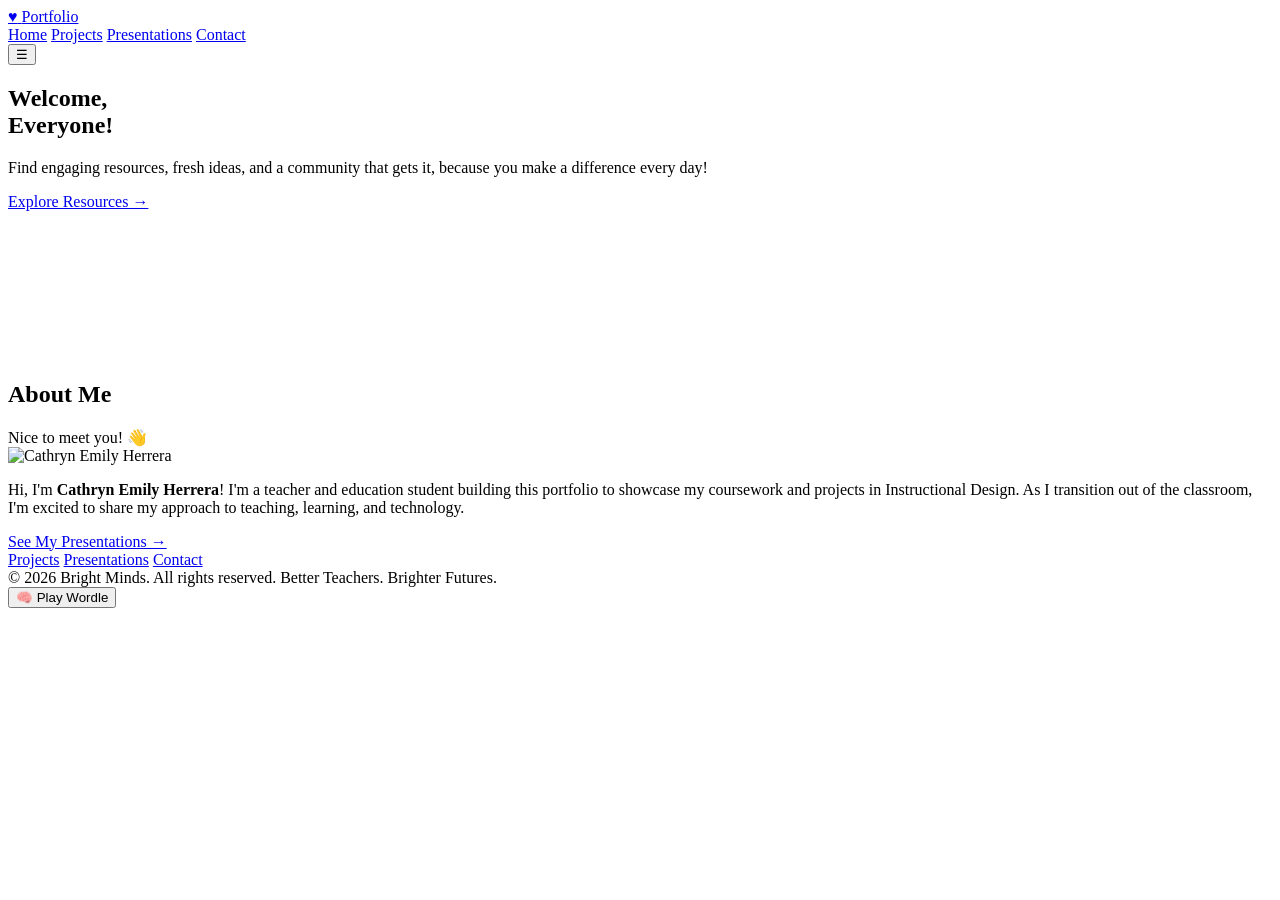
==== index.html @ 8beb7bbc "Add files via upload" ====
<!DOCTYPE html>
<html lang="en">
<head>
<meta charset="UTF-8">
<meta name="viewport" content="width=device-width, initial-scale=1.0">
<title>Bright Minds</title>
<meta name="description" content="Bright Minds gives teachers ready-to-use lesson plans, creative classroom ideas, printables, and a supportive community, because you make a difference every day.">
<link rel="icon" href="data:image/svg+xml,<svg xmlns=%22http://www.w3.org/2000/svg%22 viewBox=%220 0 100 100%22><text y=%22.9em%22 font-size=%2290%22>💛</text></svg>">
<link rel="stylesheet" href="css/style.css">
</head>
<body>

<header class="site-header">
  <div class="container">
    <a href="index.html" class="logo">
      <span class="heart">♥</span>
      <span class="logo-text">Portfolio</span>
    </a>
    <nav class="main-nav" id="main-nav">
      <a href="index.html" class="active">Home</a>
      <a href="resources.html">Projects</a>
      <a href="about.html">Presentations</a>
      <a href="contact.html">Contact</a>
    </nav>
    <div class="header-actions">
      <button class="nav-toggle" aria-label="Toggle menu" aria-expanded="false">&#9776;</button>
    </div>
  </div>
</header>

<section class="hero">
  <div class="blob blob-1"></div>
  <div class="blob blob-2"></div>
  <div class="container">
    <div class="hero-copy">
      <h1>Welcome,<br><span class="accent-multi">Everyone!</span></h1>
      <p class="desc">Find engaging resources, fresh ideas, and a community that gets it, because you make a difference every day!</p>
      <a href="resources.html" class="btn btn-primary">Explore Resources &rarr;</a>
    </div>
    <div class="hero-art">
      <iframe src="https://drive.google.com/file/d/1__AjPXxAZI9XdwI3EdQu85BcZiwXp3zZ/preview" title="Teaching demo" style="width:100%;height:100%;border:none;display:block;" allow="autoplay" allowfullscreen></iframe>
    </div>
  </div>
</section>

<section class="section">
  <div class="container">
    <div class="section-head">
      <h2>About Me</h2>
      <span class="note">Nice to meet you! &#128075;</span>
    </div>
    <div class="creator-card">
      <div class="creator-avatar creator-avatar-photo"><img src="images/creator-photo.jpg" alt="Cathryn Emily Herrera"></div>
      <div>
        <p style="margin-bottom:16px;">Hi, I'm <strong>Cathryn Emily Herrera</strong>! I'm a teacher and education student building this portfolio to showcase my coursework and projects in Instructional Design. As I transition out of the classroom, I'm excited to share my approach to teaching, learning, and technology.</p>
        <a href="about.html" class="btn btn-secondary">See My Presentations &rarr;</a>
      </div>
    </div>
  </div>
</section>

<footer class="site-footer">
  <div class="container">
    <div class="footer-top">
      <nav class="footer-nav">
        <a href="resources.html">Projects</a>
        <a href="about.html">Presentations</a>
        <a href="contact.html">Contact</a>
      </nav>
    </div>
    <div class="footer-bottom">
      <span>&copy; 2026 Bright Minds. All rights reserved.</span>
      <span>Better Teachers. Brighter Futures.</span>
    </div>
  </div>
</footer>

<div class="wordle-modal" id="wordleModal" hidden>
  <div class="wordle-modal-backdrop" data-wordle-close></div>
  <div class="wordle-modal-panel" role="dialog" aria-modal="true" aria-labelledby="wordleTitle">
    <button class="wordle-modal-close" type="button" data-wordle-close aria-label="Close">&times;</button>

    <div class="wordle-intro" id="wordleIntro">
      <div class="wordle-intro-icon">&#129504;</div>
      <h3 id="wordleTitle">Take a Quick Brain Break!</h3>
      <p>Fancy a round of Wordle while you're here? Guess the 5-letter word (education edition) in 6 tries.</p>
      <div class="wordle-intro-actions">
        <button type="button" class="btn btn-primary" id="wordlePlayBtn">Let's Play! &rarr;</button>
        <button type="button" class="btn btn-outline" id="wordleSkipBtn">No Thanks</button>
      </div>
    </div>

    <div class="wordle-game" id="wordleGame" hidden>
      <h3>Word Break &#128218;</h3>
      <p class="wordle-message" id="wordleMessage">Guess the 5-letter word in 6 tries!</p>
      <div class="wordle-board" id="wordleBoard"></div>
      <div class="wordle-keyboard" id="wordleKeyboard"></div>
      <button type="button" class="btn btn-secondary wordle-again-btn" id="wordleAgainBtn" hidden>Play Again &rarr;</button>
    </div>
  </div>
</div>

<button type="button" class="wordle-fab" id="wordleFab" aria-label="Play Wordle">
  <span aria-hidden="true">&#129504;</span> Play Wordle
</button>

<script src="js/script.js"></script>
</body>
</html>
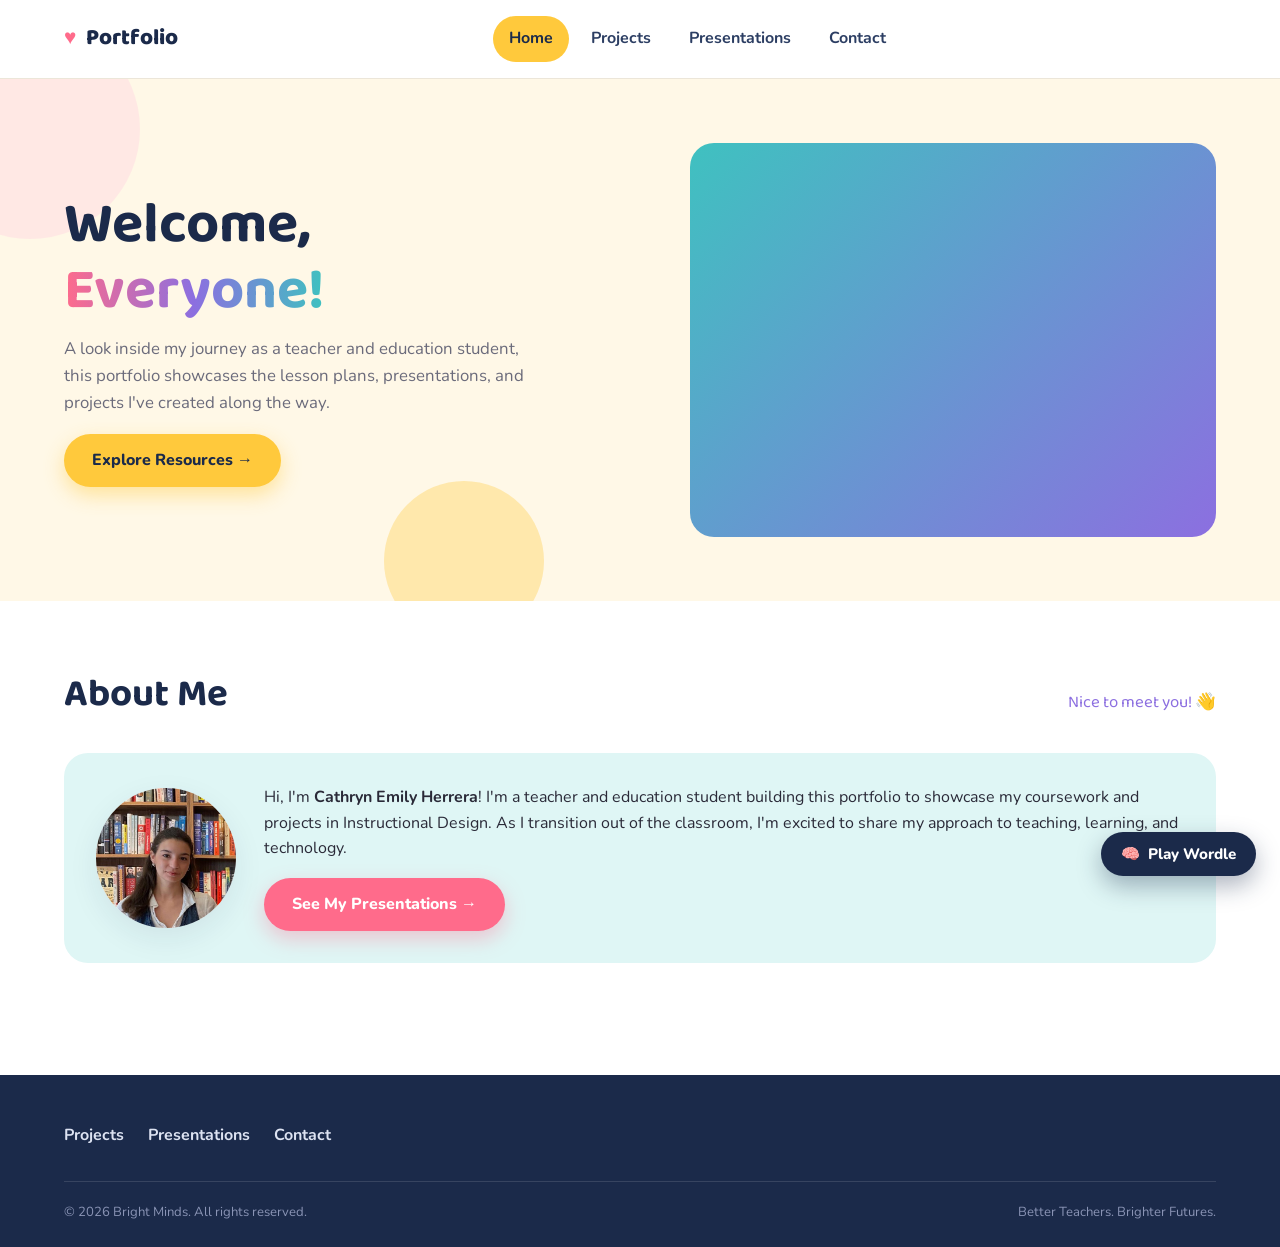
==== commit 54acadde: "Add files via upload" ====
--- a/index.html
+++ b/index.html
@@ -34,7 +34,7 @@
   <div class="container">
     <div class="hero-copy">
       <h1>Welcome,<br><span class="accent-multi">Everyone!</span></h1>
-      <p class="desc">Find engaging resources, fresh ideas, and a community that gets it, because you make a difference every day!</p>
+      <p class="desc">A look inside my journey as a teacher and education student, this portfolio showcases the lesson plans, presentations, and projects I've created along the way.</p>
       <a href="resources.html" class="btn btn-primary">Explore Resources &rarr;</a>
     </div>
     <div class="hero-art">
--- a/css/style.css
+++ b/css/style.css
@@ -0,0 +1,1011 @@
+/* ==========================================================================
+   Bright Minds - shared stylesheet
+   ========================================================================== */
+
+@import url('https://fonts.googleapis.com/css2?family=Baloo+2:wght@500;600;700;800&family=Nunito:wght@400;600;700;800&display=swap');
+
+:root {
+  --cream: #FFF8E7;
+  --navy: #1B2A4A;
+  --navy-soft: #2C3E63;
+  --yellow: #FFC93C;
+  --yellow-dark: #F5B400;
+  --pink: #FF6B8B;
+  --pink-soft: #FFD9E2;
+  --teal: #3FC1C0;
+  --teal-soft: #DFF6F5;
+  --purple: #8C6FE0;
+  --purple-soft: #EDE7FC;
+  --green: #4CAF7D;
+  --green-soft: #E1F5EA;
+  --white: #FFFFFF;
+  --ink: #2A2A38;
+  --ink-light: #6B6B7B;
+  --border: #ECE6D9;
+  --shadow: 0 10px 30px rgba(27, 42, 74, 0.08);
+  --radius-lg: 24px;
+  --radius-md: 16px;
+  --radius-sm: 10px;
+  --max-width: 1200px;
+}
+
+* { box-sizing: border-box; }
+
+html { scroll-behavior: smooth; }
+
+body {
+  margin: 0;
+  font-family: 'Nunito', sans-serif;
+  color: var(--ink);
+  background: var(--white);
+  line-height: 1.6;
+  -webkit-font-smoothing: antialiased;
+}
+
+h1, h2, h3, h4 {
+  font-family: 'Baloo 2', cursive;
+  color: var(--navy);
+  line-height: 1.15;
+  margin: 0 0 0.5em;
+}
+
+p { margin: 0 0 1em; }
+
+a { color: inherit; text-decoration: none; }
+
+img { max-width: 100%; display: block; }
+
+.container {
+  width: 100%;
+  max-width: var(--max-width);
+  margin: 0 auto;
+  padding: 0 24px;
+}
+
+.btn {
+  display: inline-flex;
+  align-items: center;
+  gap: 8px;
+  font-family: 'Nunito', sans-serif;
+  font-weight: 800;
+  font-size: 1rem;
+  padding: 14px 28px;
+  border-radius: 999px;
+  border: none;
+  cursor: pointer;
+  transition: transform 0.15s ease, box-shadow 0.15s ease;
+  white-space: nowrap;
+}
+.btn:hover { transform: translateY(-2px); }
+
+.btn-primary {
+  background: var(--yellow);
+  color: var(--navy);
+  box-shadow: 0 8px 20px rgba(255, 201, 60, 0.45);
+}
+.btn-primary:hover { box-shadow: 0 12px 24px rgba(255, 201, 60, 0.55); }
+
+.btn-secondary {
+  background: var(--pink);
+  color: var(--white);
+  box-shadow: 0 8px 20px rgba(255, 107, 139, 0.35);
+}
+
+.btn-outline {
+  background: transparent;
+  color: var(--navy);
+  border: 2px solid var(--navy);
+}
+.btn-outline:hover { background: var(--navy); color: var(--white); }
+
+.eyebrow {
+  display: inline-block;
+  font-weight: 800;
+  color: var(--pink);
+  letter-spacing: 0.04em;
+  text-transform: uppercase;
+  font-size: 0.85rem;
+  margin-bottom: 10px;
+}
+
+/* ---------------- Header ---------------- */
+.site-header {
+  position: sticky;
+  top: 0;
+  z-index: 100;
+  background: var(--white);
+  border-bottom: 1px solid var(--border);
+}
+.site-header .container {
+  display: flex;
+  align-items: center;
+  justify-content: space-between;
+  padding-top: 16px;
+  padding-bottom: 16px;
+  gap: 24px;
+}
+.logo {
+  display: flex;
+  align-items: center;
+  gap: 10px;
+  font-family: 'Baloo 2', cursive;
+  font-weight: 800;
+  font-size: 1.4rem;
+  color: var(--navy);
+  flex-shrink: 0;
+}
+.logo .heart { color: var(--pink); font-size: 1.3rem; }
+.logo-text .tagline {
+  display: block;
+  font-family: 'Nunito', sans-serif;
+  font-weight: 600;
+  font-size: 0.7rem;
+  color: var(--ink-light);
+  letter-spacing: 0.02em;
+}
+
+.main-nav {
+  display: flex;
+  align-items: center;
+  gap: 6px;
+  flex: 1;
+  justify-content: center;
+}
+.main-nav a {
+  padding: 10px 16px;
+  border-radius: 999px;
+  font-weight: 700;
+  color: var(--navy-soft);
+  transition: background 0.15s ease, color 0.15s ease;
+}
+.main-nav a:hover { background: var(--cream); }
+.main-nav a.active { background: var(--yellow); color: var(--navy); }
+
+.header-actions {
+  display: flex;
+  align-items: center;
+  gap: 14px;
+  flex-shrink: 0;
+}
+
+.nav-toggle {
+  display: none;
+  background: none;
+  border: none;
+  font-size: 1.6rem;
+  color: var(--navy);
+  cursor: pointer;
+}
+
+@media (max-width: 900px) {
+  .main-nav {
+    display: none;
+    position: absolute;
+    top: 100%;
+    left: 0;
+    right: 0;
+    background: var(--white);
+    flex-direction: column;
+    align-items: stretch;
+    padding: 12px 24px 20px;
+    border-bottom: 1px solid var(--border);
+    box-shadow: var(--shadow);
+  }
+  .main-nav.open { display: flex; }
+  .main-nav a { text-align: center; }
+  .nav-toggle { display: block; }
+  .site-header .container { position: relative; }
+}
+
+/* ---------------- Hero ---------------- */
+.hero {
+  background: var(--cream);
+  overflow: hidden;
+  position: relative;
+}
+.hero .container {
+  display: grid;
+  grid-template-columns: 1.1fr 1fr;
+  align-items: center;
+  gap: 48px;
+  padding-top: 64px;
+  padding-bottom: 64px;
+  position: relative;
+  z-index: 1;
+}
+.hero h1 {
+  font-size: clamp(2.4rem, 5vw, 3.6rem);
+  margin-bottom: 0.2em;
+}
+.hero h1 .accent-pink { color: var(--pink); }
+.hero h1 .accent-multi {
+  background: linear-gradient(90deg, var(--pink), var(--purple), var(--teal));
+  -webkit-background-clip: text;
+  background-clip: text;
+  color: transparent;
+}
+.hero .lede {
+  font-weight: 700;
+  color: var(--navy-soft);
+  font-size: 1.15rem;
+}
+.hero p.desc { color: var(--ink-light); font-size: 1.05rem; max-width: 46ch; }
+
+.hero-art {
+  position: relative;
+  border-radius: var(--radius-lg);
+  overflow: hidden;
+  aspect-ratio: 4 / 3;
+  background: linear-gradient(135deg, var(--teal) 0%, var(--purple) 100%);
+}
+.hero-art svg { width: 100%; height: 100%; display: block; }
+
+.blob {
+  position: absolute;
+  border-radius: 50%;
+  opacity: 0.5;
+  z-index: 0;
+}
+.blob-1 { width: 220px; height: 220px; background: var(--pink-soft); top: -60px; left: -80px; }
+.blob-2 { width: 160px; height: 160px; background: var(--yellow); opacity: 0.35; bottom: -40px; left: 30%; }
+
+@media (max-width: 860px) {
+  .hero .container { grid-template-columns: 1fr; }
+  .hero-art { order: -1; }
+}
+
+/* ---------------- Feature strip ---------------- */
+.features {
+  background: var(--teal-soft);
+  padding: 56px 0;
+}
+.features-grid {
+  display: grid;
+  grid-template-columns: repeat(5, 1fr);
+  gap: 28px;
+  text-align: center;
+}
+.feature-icon {
+  width: 64px;
+  height: 64px;
+  margin: 0 auto 14px;
+  display: flex;
+  align-items: center;
+  justify-content: center;
+  border-radius: 50%;
+  background: var(--white);
+  box-shadow: var(--shadow);
+}
+.feature-icon svg { width: 32px; height: 32px; }
+.feature h3 { font-size: 1.05rem; margin-bottom: 6px; }
+.feature p { font-size: 0.9rem; color: var(--ink-light); margin: 0; }
+
+@media (max-width: 900px) {
+  .features-grid { grid-template-columns: repeat(2, 1fr); }
+}
+@media (max-width: 520px) {
+  .features-grid { grid-template-columns: 1fr; }
+}
+
+/* ---------------- Section headers ---------------- */
+.section { padding: 72px 0; }
+.section-head {
+  display: flex;
+  align-items: flex-end;
+  justify-content: space-between;
+  gap: 20px;
+  margin-bottom: 36px;
+  flex-wrap: wrap;
+}
+.section-head h2 { font-size: clamp(1.8rem, 3.5vw, 2.4rem); margin: 0; }
+.section-head .note {
+  font-family: 'Baloo 2', cursive;
+  color: var(--purple);
+  font-size: 1.05rem;
+}
+
+/* ---------------- Cards ---------------- */
+.card-grid {
+  display: grid;
+  grid-template-columns: repeat(4, 1fr);
+  gap: 24px;
+}
+@media (max-width: 980px) { .card-grid { grid-template-columns: repeat(2, 1fr); } }
+@media (max-width: 560px) { .card-grid { grid-template-columns: 1fr; } }
+
+.card {
+  background: var(--white);
+  border: 1px solid var(--border);
+  border-radius: var(--radius-md);
+  overflow: hidden;
+  transition: transform 0.15s ease, box-shadow 0.15s ease;
+}
+.card:hover { transform: translateY(-4px); box-shadow: var(--shadow); }
+.card-thumb {
+  aspect-ratio: 4/3;
+  display: flex;
+  align-items: center;
+  justify-content: center;
+  font-size: 2.4rem;
+}
+.card-body { padding: 18px 20px 22px; }
+.card-body h3 { font-size: 1.05rem; margin-bottom: 6px; }
+.card-body p { font-size: 0.92rem; color: var(--ink-light); margin-bottom: 12px; }
+.card-link { font-weight: 800; font-size: 0.9rem; }
+.card-link.pink { color: var(--pink); }
+.card-link.teal { color: var(--teal); }
+.card-link.purple { color: var(--purple); }
+.card-link.navy { color: var(--navy); }
+.card-link.yellow { color: var(--yellow-dark); }
+
+.thumb-purple { background: var(--purple-soft); }
+.thumb-teal { background: var(--teal-soft); }
+.thumb-pink { background: var(--pink-soft); }
+.thumb-yellow { background: #FFF3CF; }
+.thumb-green { background: var(--green-soft); }
+
+/* ---------------- Filter pills (resources page) ---------------- */
+.filter-row {
+  display: flex;
+  flex-wrap: wrap;
+  gap: 10px;
+  margin-bottom: 36px;
+}
+.filter-pill {
+  padding: 10px 20px;
+  border-radius: 999px;
+  border: 2px solid var(--border);
+  background: var(--white);
+  font-weight: 700;
+  font-size: 0.9rem;
+  color: var(--navy-soft);
+  cursor: pointer;
+  transition: all 0.15s ease;
+}
+.filter-pill:hover { border-color: var(--yellow); }
+.filter-pill.is-active { background: var(--navy); border-color: var(--navy); color: var(--white); }
+
+.search-bar {
+  display: flex;
+  align-items: center;
+  gap: 10px;
+  background: var(--cream);
+  border-radius: 999px;
+  padding: 10px 18px;
+  min-width: 220px;
+}
+.search-bar input {
+  border: none;
+  background: transparent;
+  outline: none;
+  font-family: 'Nunito', sans-serif;
+  font-size: 0.95rem;
+  width: 100%;
+  color: var(--ink);
+}
+
+/* ---------------- Testimonials ---------------- */
+.testimonial-section {
+  background: var(--purple-soft);
+  padding: 64px 0;
+}
+.testimonial {
+  display: flex;
+  align-items: center;
+  gap: 28px;
+  background: var(--white);
+  border-radius: var(--radius-lg);
+  padding: 32px 40px;
+  box-shadow: var(--shadow);
+  max-width: 820px;
+  margin: 0 auto;
+}
+.testimonial-avatar {
+  width: 64px;
+  height: 64px;
+  border-radius: 50%;
+  flex-shrink: 0;
+  background: var(--yellow);
+  color: var(--navy);
+  display: flex;
+  align-items: center;
+  justify-content: center;
+  font-family: 'Baloo 2', cursive;
+  font-weight: 700;
+  font-size: 1.4rem;
+}
+.testimonial p { font-style: italic; color: var(--navy-soft); margin-bottom: 8px; font-size: 1.02rem; }
+.testimonial cite { font-weight: 800; color: var(--navy); font-style: normal; font-size: 0.9rem; }
+
+@media (max-width: 640px) {
+  .testimonial { flex-direction: column; text-align: center; padding: 28px; }
+}
+
+/* ---------------- CTA band ---------------- */
+.cta-band {
+  background: var(--navy);
+  color: var(--white);
+  border-radius: var(--radius-lg);
+  padding: 56px 40px;
+  text-align: center;
+  margin: 0 24px;
+}
+.cta-band h2 { color: var(--white); }
+.cta-band p { color: #C7CEE0; max-width: 50ch; margin-left: auto; margin-right: auto; }
+
+/* ---------------- Featured presentations (About page) ---------------- */
+/* Cards reuse .card / .card-thumb / .card-body from the Resources page
+   so this section matches that page's visual language. */
+.card-grid.presentation-cards {
+  grid-template-columns: repeat(3, 1fr);
+}
+@media (max-width: 980px) {
+  .card-grid.presentation-cards { grid-template-columns: repeat(2, 1fr); }
+}
+@media (max-width: 640px) {
+  .card-grid.presentation-cards { grid-template-columns: 1fr; }
+}
+
+.presentation-card { cursor: pointer; }
+.presentation-card:focus-visible {
+  outline: 2px solid var(--teal);
+  outline-offset: 2px;
+}
+
+.video-thumb {
+  position: relative;
+  aspect-ratio: 16 / 9;
+  overflow: hidden;
+  background: var(--navy);
+}
+.video-thumb .cover-art {
+  position: absolute;
+  inset: 0;
+  width: 100%;
+  height: 100%;
+  display: block;
+}
+.thumb-play-btn {
+  position: absolute;
+  top: 50%;
+  left: 50%;
+  transform: translate(-50%, -50%);
+  width: 56px;
+  height: 56px;
+  border-radius: 50%;
+  background: rgba(255, 255, 255, 0.95);
+  border: none;
+  display: flex;
+  align-items: center;
+  justify-content: center;
+  padding-left: 3px;
+  box-shadow: 0 8px 20px rgba(0, 0, 0, 0.3);
+  transition: transform 0.15s ease;
+  pointer-events: none;
+}
+.presentation-card:hover .thumb-play-btn { transform: translate(-50%, -50%) scale(1.08); }
+
+button.card-link.presentation-watch-btn {
+  background: none;
+  border: none;
+  padding: 0;
+  font-family: 'Nunito', sans-serif;
+  pointer-events: none;
+}
+
+/* Shared video stage + credit line, used both on cards (via modal) */
+.video-stage {
+  position: relative;
+  width: 100%;
+  height: 0;
+  padding-top: 56.25%; /* 16:9 */
+  border-radius: var(--radius-sm);
+  overflow: hidden;
+  box-shadow: var(--shadow);
+  background: linear-gradient(135deg, var(--teal) 0%, var(--purple) 100%);
+}
+.video-stage iframe {
+  position: absolute;
+  inset: 0;
+  width: 100%;
+  height: 100%;
+  border: none;
+  padding: 0;
+  margin: 0;
+}
+.video-credit { font-size: 0.85rem; color: var(--ink-light); margin: 14px 0 0; }
+.video-credit a { color: var(--purple); font-weight: 700; }
+
+/* ---------------- Video modal ---------------- */
+.video-modal {
+  position: fixed;
+  inset: 0;
+  z-index: 1000;
+  display: flex;
+  align-items: center;
+  justify-content: center;
+  padding: 24px;
+}
+.video-modal[hidden] { display: none; }
+.video-modal-backdrop {
+  position: absolute;
+  inset: 0;
+  background: rgba(27, 42, 74, 0.72);
+}
+.video-modal-panel {
+  position: relative;
+  z-index: 1;
+  background: var(--white);
+  border-radius: var(--radius-lg);
+  padding: 28px;
+  max-width: 880px;
+  width: 100%;
+  max-height: 90vh;
+  overflow-y: auto;
+  box-shadow: 0 30px 80px rgba(0, 0, 0, 0.35);
+}
+.video-modal-panel h3 {
+  margin: 0 40px 16px 0;
+  font-size: 1.25rem;
+}
+.video-modal-close {
+  position: absolute;
+  top: 16px;
+  right: 16px;
+  width: 36px;
+  height: 36px;
+  border-radius: 50%;
+  background: var(--cream);
+  border: none;
+  font-size: 1.4rem;
+  line-height: 1;
+  color: var(--navy);
+  cursor: pointer;
+  display: flex;
+  align-items: center;
+  justify-content: center;
+  transition: background 0.15s ease;
+}
+.video-modal-close:hover { background: var(--pink-soft); }
+
+/* ---------------- About page extras ---------------- */
+.about-hero {
+  background: var(--cream);
+  padding: 56px 0;
+  text-align: center;
+}
+.about-hero h1 { font-size: clamp(2.2rem, 4.5vw, 3rem); }
+.about-hero p { max-width: 60ch; margin: 0 auto; color: var(--ink-light); font-size: 1.05rem; }
+
+.creator-card {
+  display: flex;
+  gap: 28px;
+  align-items: center;
+  background: var(--teal-soft);
+  border-radius: var(--radius-lg);
+  padding: 32px;
+  margin-bottom: 40px;
+}
+.creator-avatar {
+  width: 96px;
+  height: 96px;
+  border-radius: 50%;
+  background: var(--white);
+  flex-shrink: 0;
+  display: flex;
+  align-items: center;
+  justify-content: center;
+  font-family: 'Baloo 2', cursive;
+  font-size: 2.2rem;
+  color: var(--teal);
+  box-shadow: var(--shadow);
+}
+.creator-avatar-photo {
+  width: 140px;
+  height: 140px;
+  overflow: hidden;
+  padding: 0;
+}
+.creator-avatar-photo img {
+  width: 100%;
+  height: 100%;
+  object-fit: cover;
+  display: block;
+}
+@media (max-width: 640px) {
+  .creator-card { flex-direction: column; text-align: center; }
+}
+
+.value-grid {
+  display: grid;
+  grid-template-columns: repeat(3, 1fr);
+  gap: 24px;
+  margin: 32px 0;
+}
+@media (max-width: 800px) { .value-grid { grid-template-columns: 1fr; } }
+.value-card {
+  padding: 26px;
+  border-radius: var(--radius-md);
+  border: 1px solid var(--border);
+}
+
+/* ---------------- Blog ---------------- */
+.blog-grid {
+  display: grid;
+  grid-template-columns: repeat(3, 1fr);
+  gap: 28px;
+}
+@media (max-width: 900px) { .blog-grid { grid-template-columns: repeat(2, 1fr); } }
+@media (max-width: 600px) { .blog-grid { grid-template-columns: 1fr; } }
+
+.blog-card .card-thumb { font-size: 2.8rem; }
+.blog-meta {
+  font-size: 0.8rem;
+  color: var(--ink-light);
+  font-weight: 700;
+  text-transform: uppercase;
+  letter-spacing: 0.03em;
+  margin-bottom: 8px;
+}
+
+/* ---------------- Contact ---------------- */
+.contact-wrap {
+  display: grid;
+  grid-template-columns: 1fr 1.2fr;
+  gap: 48px;
+}
+@media (max-width: 860px) { .contact-wrap { grid-template-columns: 1fr; } }
+
+.contact-info-card {
+  background: var(--cream);
+  border-radius: var(--radius-lg);
+  padding: 32px;
+}
+.contact-info-card .info-row {
+  display: flex;
+  gap: 14px;
+  align-items: flex-start;
+  margin-bottom: 22px;
+}
+.contact-info-card .info-icon {
+  width: 40px;
+  height: 40px;
+  border-radius: 50%;
+  background: var(--white);
+  display: flex;
+  align-items: center;
+  justify-content: center;
+  flex-shrink: 0;
+  box-shadow: var(--shadow);
+}
+
+.social-row { display: flex; gap: 12px; margin-top: 20px; }
+.social-row a {
+  width: 40px;
+  height: 40px;
+  border-radius: 50%;
+  background: var(--navy);
+  color: var(--white);
+  display: flex;
+  align-items: center;
+  justify-content: center;
+  transition: background 0.15s ease;
+}
+.social-row a:hover { background: var(--pink); }
+
+form.contact-form { display: flex; flex-direction: column; gap: 18px; }
+.form-row { display: grid; grid-template-columns: 1fr 1fr; gap: 18px; }
+@media (max-width: 560px) { .form-row { grid-template-columns: 1fr; } }
+.field label {
+  display: block;
+  font-weight: 800;
+  font-size: 0.9rem;
+  margin-bottom: 6px;
+  color: var(--navy-soft);
+}
+.field input,
+.field textarea {
+  width: 100%;
+  padding: 13px 16px;
+  border-radius: var(--radius-sm);
+  border: 2px solid var(--border);
+  font-family: 'Nunito', sans-serif;
+  font-size: 0.95rem;
+  outline: none;
+  transition: border-color 0.15s ease;
+  resize: vertical;
+}
+.field input:focus,
+.field textarea:focus { border-color: var(--teal); }
+
+.form-note {
+  font-size: 0.85rem;
+  color: var(--ink-light);
+  background: var(--cream);
+  border-radius: var(--radius-sm);
+  padding: 12px 16px;
+}
+
+/* ---------------- Resume (Contact page) ---------------- */
+.resume-card {
+  display: flex;
+  flex-direction: column;
+  height: 100%;
+}
+.resume-card p { color: var(--ink-light); }
+.resume-embed {
+  flex: 1;
+  min-height: 480px;
+  border-radius: var(--radius-md);
+  overflow: hidden;
+  box-shadow: var(--shadow);
+  border: 1px solid var(--border);
+  margin-bottom: 18px;
+  background: var(--white);
+}
+.resume-embed iframe {
+  width: 100%;
+  height: 100%;
+  min-height: 480px;
+  border: none;
+  display: block;
+}
+.resume-card .btn { align-self: flex-start; }
+
+/* ---------------- Footer ---------------- */
+.site-footer {
+  background: var(--navy);
+  color: #C7CEE0;
+  padding: 48px 0 24px;
+}
+.footer-top {
+  display: flex;
+  justify-content: space-between;
+  align-items: flex-start;
+  flex-wrap: wrap;
+  gap: 32px;
+  margin-bottom: 32px;
+}
+.footer-logo {
+  font-family: 'Baloo 2', cursive;
+  font-weight: 800;
+  font-size: 1.3rem;
+  color: var(--white);
+  display: flex;
+  align-items: center;
+  gap: 8px;
+  margin-bottom: 6px;
+}
+.footer-logo .heart { color: var(--pink); }
+.footer-tagline { font-size: 0.85rem; color: #9AA5C4; }
+.footer-nav { display: flex; gap: 24px; flex-wrap: wrap; }
+.footer-nav a { font-weight: 700; color: #DDE3F2; }
+.footer-nav a:hover { color: var(--yellow); }
+.footer-social { display: flex; gap: 12px; }
+.footer-social a {
+  width: 38px;
+  height: 38px;
+  border-radius: 50%;
+  background: rgba(255,255,255,0.08);
+  display: flex;
+  align-items: center;
+  justify-content: center;
+  color: var(--white);
+}
+.footer-social a:hover { background: var(--pink); }
+.footer-bottom {
+  border-top: 1px solid rgba(255,255,255,0.12);
+  padding-top: 20px;
+  font-size: 0.82rem;
+  color: #8A94B5;
+  display: flex;
+  justify-content: space-between;
+  flex-wrap: wrap;
+  gap: 10px;
+}
+
+/* ---------------- Page hero (inner pages) ---------------- */
+.page-hero {
+  background: var(--cream);
+  padding: 48px 0 40px;
+  text-align: center;
+}
+.page-hero .eyebrow { display: block; }
+.page-hero h1 { font-size: clamp(2rem, 4vw, 2.8rem); }
+.page-hero p { color: var(--ink-light); max-width: 56ch; margin: 0 auto; }
+
+.pagination {
+  display: flex;
+  justify-content: center;
+  gap: 8px;
+  margin-top: 48px;
+}
+.pagination a {
+  width: 38px;
+  height: 38px;
+  border-radius: 50%;
+  display: flex;
+  align-items: center;
+  justify-content: center;
+  border: 2px solid var(--border);
+  font-weight: 800;
+  color: var(--navy-soft);
+}
+.pagination a.is-active { background: var(--navy); border-color: var(--navy); color: var(--white); }
+
+/* ---------------- Wordle mini-game (Home page) ---------------- */
+.wordle-fab {
+  position: fixed;
+  bottom: 24px;
+  right: 24px;
+  z-index: 900;
+  display: flex;
+  align-items: center;
+  gap: 8px;
+  padding: 12px 20px;
+  border-radius: 999px;
+  border: none;
+  background: var(--navy);
+  color: var(--white);
+  font-family: 'Nunito', sans-serif;
+  font-weight: 800;
+  font-size: 0.95rem;
+  cursor: pointer;
+  box-shadow: 0 10px 24px rgba(27, 42, 74, 0.35);
+  transition: transform 0.15s ease;
+}
+.wordle-fab:hover { transform: translateY(-2px); }
+
+.wordle-modal {
+  position: fixed;
+  inset: 0;
+  z-index: 1000;
+  display: flex;
+  align-items: center;
+  justify-content: center;
+  padding: 24px;
+}
+.wordle-modal[hidden] { display: none; }
+.wordle-modal-backdrop {
+  position: absolute;
+  inset: 0;
+  background: rgba(27, 42, 74, 0.72);
+}
+.wordle-modal-panel {
+  position: relative;
+  z-index: 1;
+  background: var(--white);
+  border-radius: var(--radius-lg);
+  padding: 32px;
+  max-width: 480px;
+  width: 100%;
+  max-height: 90vh;
+  overflow-y: auto;
+  box-shadow: 0 30px 80px rgba(0, 0, 0, 0.35);
+  text-align: center;
+}
+.wordle-modal-close {
+  position: absolute;
+  top: 16px;
+  right: 16px;
+  width: 36px;
+  height: 36px;
+  border-radius: 50%;
+  background: var(--cream);
+  border: none;
+  font-size: 1.4rem;
+  line-height: 1;
+  color: var(--navy);
+  cursor: pointer;
+  display: flex;
+  align-items: center;
+  justify-content: center;
+  transition: background 0.15s ease;
+}
+.wordle-modal-close:hover { background: var(--pink-soft); }
+
+.wordle-intro-icon { font-size: 2.6rem; margin-bottom: 8px; }
+.wordle-intro h3 { margin-bottom: 10px; }
+.wordle-intro p { color: var(--ink-light); margin-bottom: 22px; }
+.wordle-intro-actions {
+  display: flex;
+  gap: 12px;
+  justify-content: center;
+  flex-wrap: wrap;
+}
+
+.wordle-game h3 { margin-bottom: 6px; }
+.wordle-message {
+  font-weight: 700;
+  color: var(--navy-soft);
+  min-height: 1.4em;
+  margin-bottom: 16px;
+}
+
+.wordle-board {
+  display: grid;
+  grid-template-rows: repeat(6, 1fr);
+  gap: 6px;
+  max-width: 300px;
+  margin: 0 auto 20px;
+}
+.wordle-row {
+  display: grid;
+  grid-template-columns: repeat(5, 1fr);
+  gap: 6px;
+}
+.wordle-row.shake { animation: wordle-shake 0.3s ease; }
+@keyframes wordle-shake {
+  0%, 100% { transform: translateX(0); }
+  25% { transform: translateX(-6px); }
+  75% { transform: translateX(6px); }
+}
+.wordle-tile {
+  aspect-ratio: 1;
+  display: flex;
+  align-items: center;
+  justify-content: center;
+  border: 2px solid var(--border);
+  border-radius: 8px;
+  font-family: 'Baloo 2', cursive;
+  font-weight: 700;
+  font-size: 1.4rem;
+  color: var(--navy);
+  background: var(--white);
+  text-transform: uppercase;
+  transition: transform 0.15s ease, background 0.15s ease, border-color 0.15s ease;
+}
+.wordle-tile.filled { border-color: var(--navy-soft); }
+.wordle-tile.pop { animation: wordle-pop 0.15s ease; }
+.wordle-tile.correct { background: var(--green); border-color: var(--green); color: var(--white); }
+.wordle-tile.present { background: var(--yellow); border-color: var(--yellow); color: var(--navy); }
+.wordle-tile.absent { background: var(--ink-light); border-color: var(--ink-light); color: var(--white); }
+@keyframes wordle-pop {
+  0% { transform: scale(1); }
+  50% { transform: scale(1.1); }
+  100% { transform: scale(1); }
+}
+
+.wordle-keyboard {
+  display: flex;
+  flex-direction: column;
+  gap: 8px;
+  align-items: center;
+}
+.wordle-kb-row {
+  display: flex;
+  gap: 6px;
+}
+.wordle-key {
+  min-width: 32px;
+  height: 44px;
+  padding: 0 8px;
+  border: none;
+  border-radius: 6px;
+  background: var(--cream);
+  color: var(--navy);
+  font-family: 'Nunito', sans-serif;
+  font-weight: 800;
+  font-size: 0.85rem;
+  cursor: pointer;
+  display: flex;
+  align-items: center;
+  justify-content: center;
+  transition: background 0.15s ease;
+}
+.wordle-key:hover { background: var(--pink-soft); }
+.wordle-key.wide { min-width: 52px; font-size: 0.7rem; }
+.wordle-key.correct { background: var(--green); color: var(--white); }
+.wordle-key.present { background: var(--yellow); color: var(--navy); }
+.wordle-key.absent { background: var(--ink-light); color: var(--white); }
+
+.wordle-again-btn { margin-top: 18px; }
+.wordle-again-btn[hidden] { display: none; }
+
+@media (max-width: 560px) {
+  .wordle-modal-panel { padding: 26px 14px; }
+  .wordle-board { max-width: 260px; }
+  .wordle-key { min-width: 24px; height: 40px; font-size: 0.72rem; padding: 0 5px; }
+  .wordle-key.wide { min-width: 38px; font-size: 0.58rem; }
+  .wordle-fab { padding: 10px 16px; font-size: 0.85rem; bottom: 16px; right: 16px; }
+}
